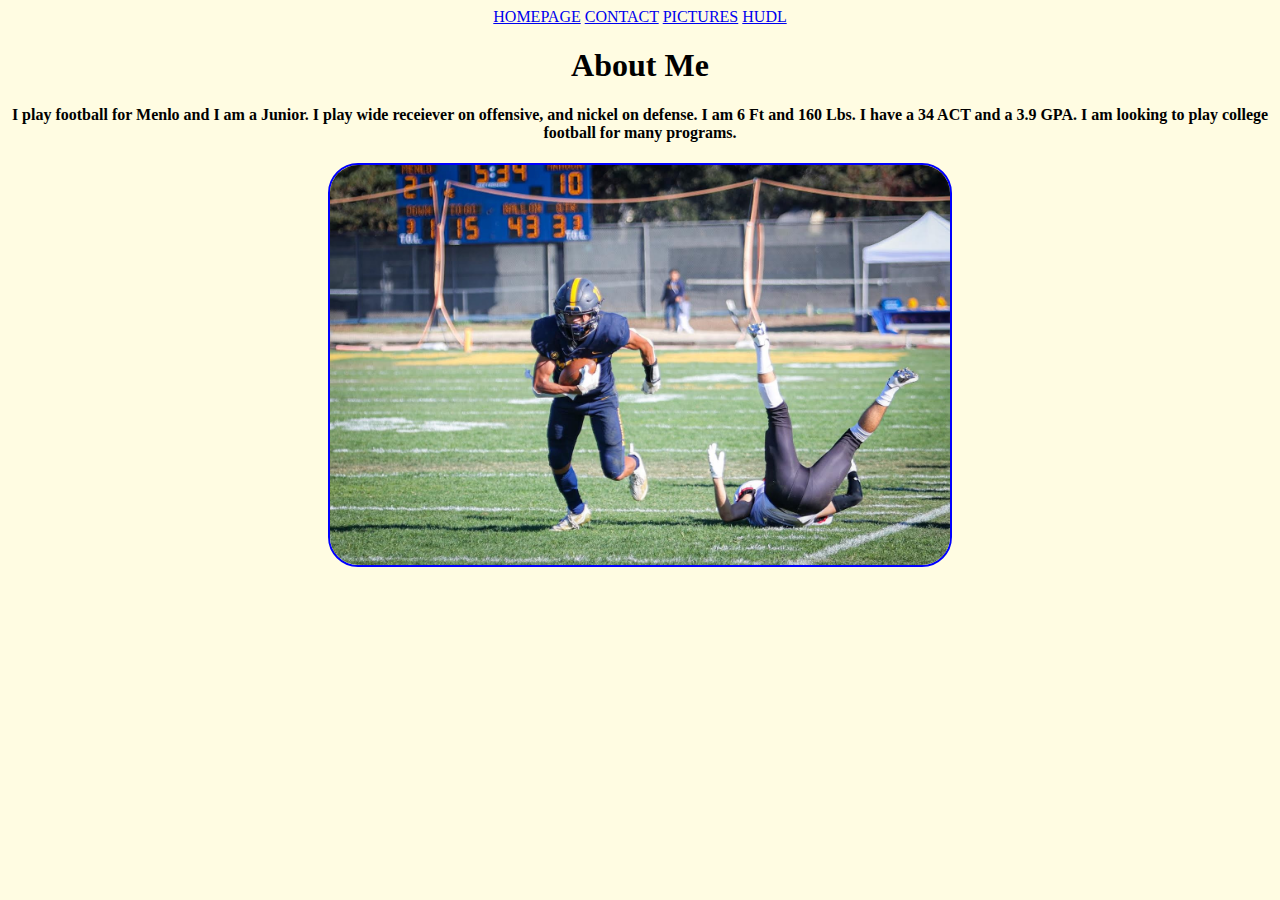
==== portfolio/aboutme.html @ 96c9188d "day two made new about me page" ====
<!DOCTYPE html>
<head>
    <title>
        About Me
    </title>
    <link rel="stylesheet" href="aboutme.css" type="text/css">
</head>
<body>
    <div class="container">
        <div class="header">
            <a href="index.html">HOMEPAGE</a>
            <a href="contact.html">CONTACT</a>
            <a href="pictures.html">PICTURES</a>
            <a href="https://www.hudl.com/profile/14642904/Brady-Jung/highlights">HUDL</a>
        </div>
    
    
        <div class="main">
            <h1>About Me</h1>
            <h4>I play football for Menlo and I am a Junior. I play wide receiever on offensive, and nickel on defense.
            I am 6 Ft and 160 Lbs. I have a 34 ACT and a 3.9 GPA. I am looking to play college football for many programs.</h4>
            <img src="IMG_1455.jpeg"> 
        </div>
    </div>
    
    
</body>
---- portfolio/aboutme.css ----
body {
    background-color: rgb(255, 252, 226)
}


.main img {
    width: 620px;
    height: 400px;
    border-radius: 30px;
    border: 2px solid blue;
}

.container{
    font-family: Impact;
    display: flex;
    justify-content: center;
    flex-direction:column;
    align-items: center;
}

.main {
    text-align: center;
}
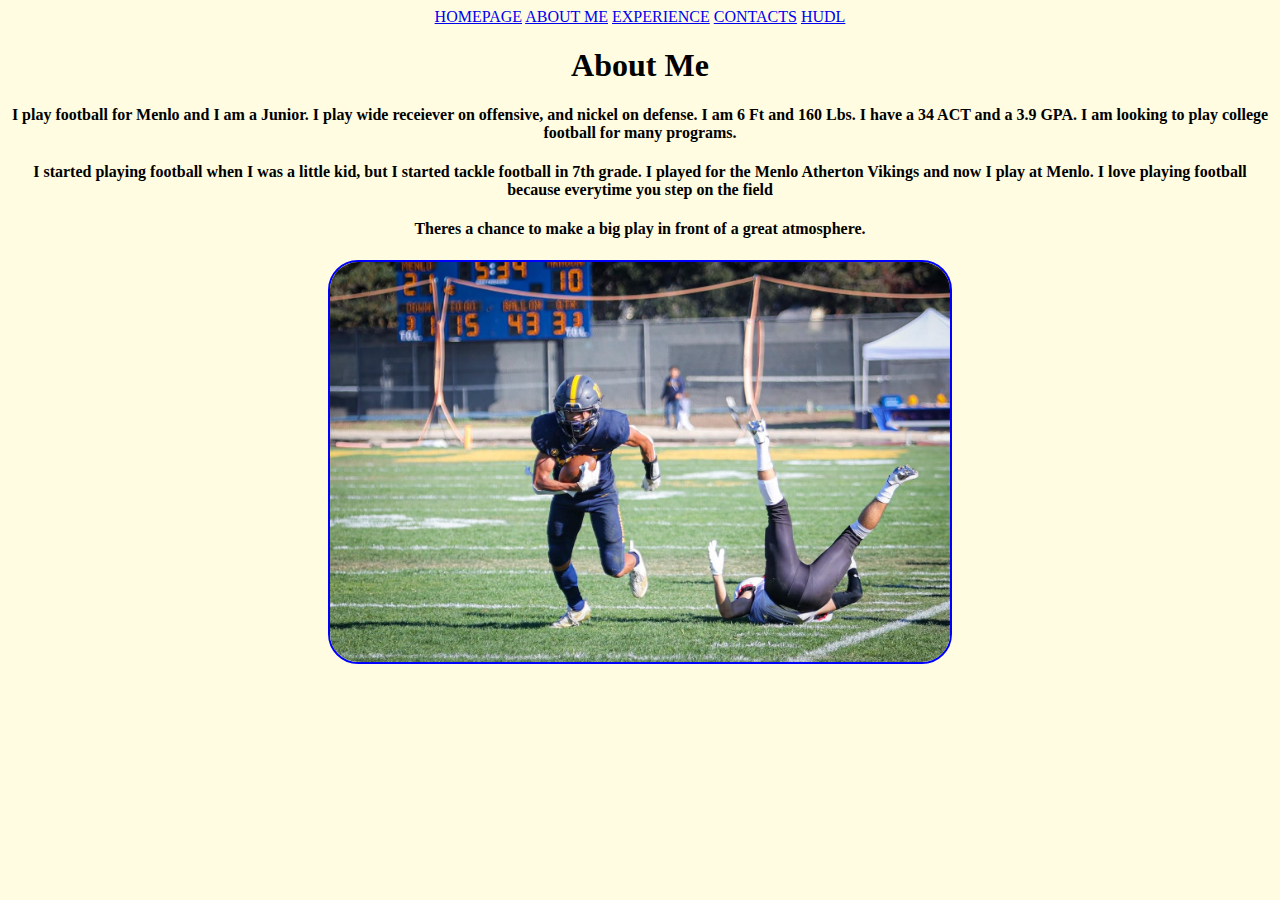
==== commit e8f67ac7: "Final Product" ====
--- a/portfolio/aboutme.html
+++ b/portfolio/aboutme.html
@@ -9,8 +9,9 @@
     <div class="container">
         <div class="header">
             <a href="index.html">HOMEPAGE</a>
-            <a href="contact.html">CONTACT</a>
-            <a href="pictures.html">PICTURES</a>
+            <a href="aboutme.html">ABOUT ME</a>
+            <a href="experience.html">EXPERIENCE</a>
+            <a href="contact.html">CONTACTS</a>
             <a href="https://www.hudl.com/profile/14642904/Brady-Jung/highlights">HUDL</a>
         </div>
     
@@ -19,6 +20,9 @@
             <h1>About Me</h1>
             <h4>I play football for Menlo and I am a Junior. I play wide receiever on offensive, and nickel on defense.
             I am 6 Ft and 160 Lbs. I have a 34 ACT and a 3.9 GPA. I am looking to play college football for many programs.</h4>
+            <h4>I started playing football when I was a little kid, but I started tackle football in 7th grade. I played for
+                the Menlo Atherton Vikings and now I play at Menlo. I love playing football because everytime you step on the field</h4>
+            <h4> Theres a chance to make a big play in front of a great atmosphere. </h4>
             <img src="IMG_1455.jpeg"> 
         </div>
     </div>
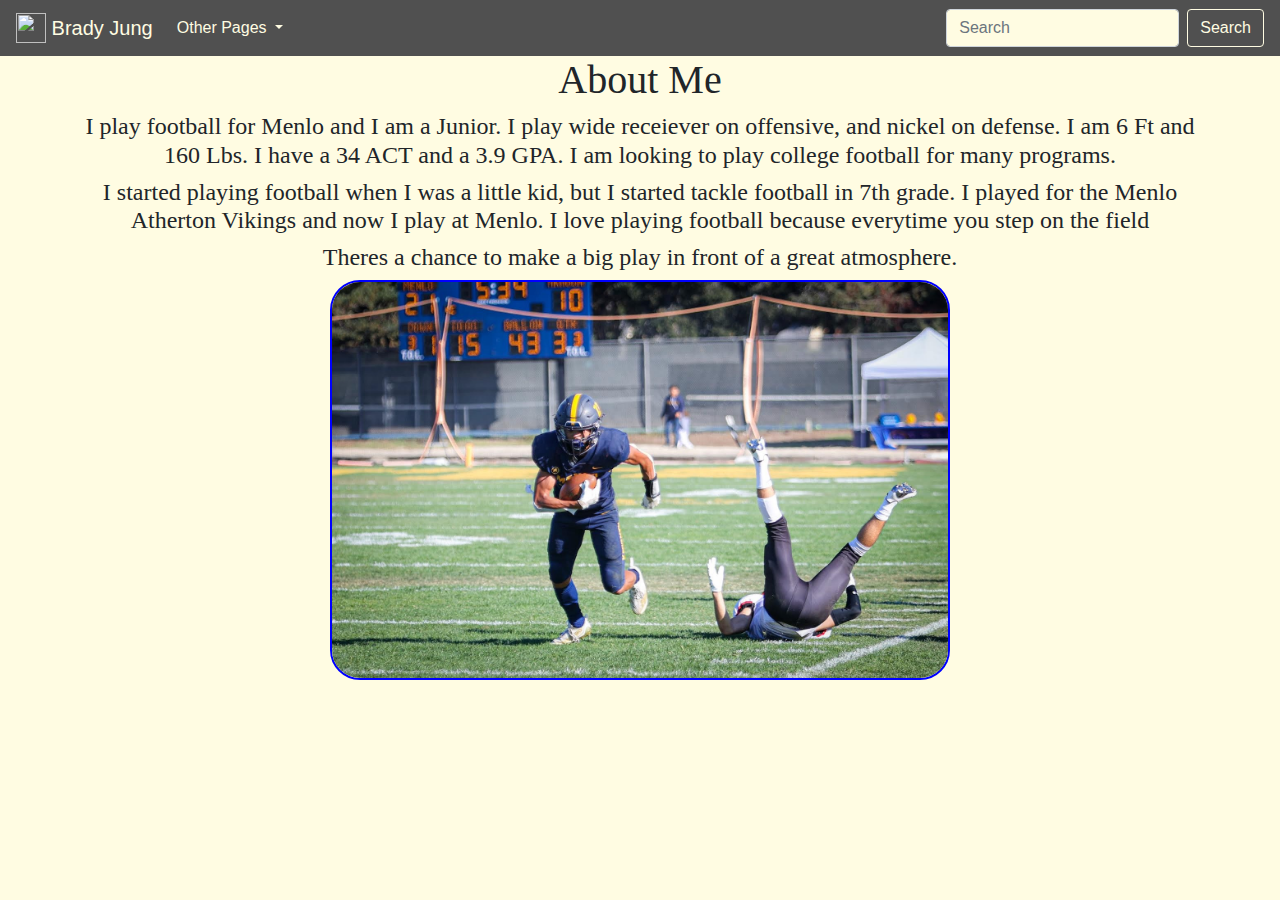
==== commit 483fc7a9: "Day 1 Portfolio 2 changes" ====
--- a/portfolio/aboutme.html
+++ b/portfolio/aboutme.html
@@ -3,19 +3,49 @@
     <title>
         About Me
     </title>
+    <!-- Required meta tags -->
+    <meta charset="utf-8">
+    <meta name="viewport" content="width=device-width, initial-scale=1, shrink-to-fit=no">
+
+    <!-- Bootstrap CSS -->
+    <link rel="stylesheet" href="https://cdn.jsdelivr.net/npm/bootstrap@4.3.1/dist/css/bootstrap.min.css" integrity="sha384-ggOyR0iXCbMQv3Xipma34MD+dH/1fQ784/j6cY/iJTQUOhcWr7x9JvoRxT2MZw1T" crossorigin="anonymous">
+    
+    <!-- Your Personal CSS BELOW this Line -->
     <link rel="stylesheet" href="aboutme.css" type="text/css">
 </head>
 <body>
+    <nav class="navbar navbar-expand-lg navbar-light">
+        <a class="navbar-brand">
+            <img src="https://www.menloschool.org/live/files/96-menlo2cv2jpg" width="30" height="30" class="d-inline-block align-top" alt="">
+            Brady Jung
+        </a>
+        <button class="navbar-toggler" type="button" data-toggle="collapse" data-target="#navbarSupportedContent" aria-controls="navbarSupportedContent" aria-expanded="false" aria-label="Toggle navigation">
+          <span class="navbar-toggler-icon"></span>
+        </button>
+      
+        <div class="collapse navbar-collapse" id="navbarSupportedContent">
+          <ul class="navbar-nav mr-auto">
+            <li class="nav-item dropdown">
+              <a class="nav-link dropdown-toggle" href="#" id="navbarDropdown" role="button" data-toggle="dropdown" aria-haspopup="true" aria-expanded="false">
+                Other Pages
+              </a>
+              <div class="dropdown-menu" aria-labelledby="navbarDropdown">
+                <a class="dropdown-item" href="index.html">Hero Page</a>
+                <a class="dropdown-item" href="aboutme.html">About Me</a>
+                <a class="dropdown-item" href="experience.html">Experiences</a>
+                <a class="dropdown-item" href="contact.html">Contact</a>
+                <a class="dropdown-item" href="https://www.hudl.com/profile/14642904/Brady-Jung/highlights">Hudl</a>
+              </div>
+            </li>
+          </ul>
+          <form class="form-inline my-2 my-lg-0">
+            <input class="form-control mr-sm-2" type="search" placeholder="Search" aria-label="Search">
+            <button class="btn btn-outline-success my-2 my-sm-0" type="submit">Search</button>
+          </form>
+        </div>
+      </nav>
+
     <div class="container">
-        <div class="header">
-            <a href="index.html">HOMEPAGE</a>
-            <a href="aboutme.html">ABOUT ME</a>
-            <a href="experience.html">EXPERIENCE</a>
-            <a href="contact.html">CONTACTS</a>
-            <a href="https://www.hudl.com/profile/14642904/Brady-Jung/highlights">HUDL</a>
-        </div>
-    
-    
         <div class="main">
             <h1>About Me</h1>
             <h4>I play football for Menlo and I am a Junior. I play wide receiever on offensive, and nickel on defense.
@@ -27,5 +57,8 @@
         </div>
     </div>
     
+    <script src="https://code.jquery.com/jquery-3.3.1.slim.min.js" integrity="sha384-q8i/X+965DzO0rT7abK41JStQIAqVgRVzpbzo5smXKp4YfRvH+8abtTE1Pi6jizo" crossorigin="anonymous"></script>
+    <script src="https://cdn.jsdelivr.net/npm/popper.js@1.14.7/dist/umd/popper.min.js" integrity="sha384-UO2eT0CpHqdSJQ6hJty5KVphtPhzWj9WO1clHTMGa3JDZwrnQq4sF86dIHNDz0W1" crossorigin="anonymous"></script>
+    <script src="https://cdn.jsdelivr.net/npm/bootstrap@4.3.1/dist/js/bootstrap.min.js" integrity="sha384-JjSmVgyd0p3pXB1rRibZUAYoIIy6OrQ6VrjIEaFf/nJGzIxFDsf4x0xIM+B07jRM" crossorigin="anonymous"></script>
     
 </body>--- a/portfolio/aboutme.css
+++ b/portfolio/aboutme.css
@@ -2,7 +2,23 @@
     background-color: rgb(255, 252, 226)
 }
 
+.navbar{
+    background-color:rgb(80, 80, 80);
+    color: rgb(255, 252, 226);
+}
 
+.navbar-light .navbar-nav .nav-link{
+    color:rgb(255, 252, 226);
+}
+
+.btn-outline-success{
+    color:rgb(255, 252, 226);
+    border-color:rgb(255, 252, 226);
+}
+
+.form-control{
+    background-color: rgb(255, 252, 226);
+}
 .main img {
     width: 620px;
     height: 400px;
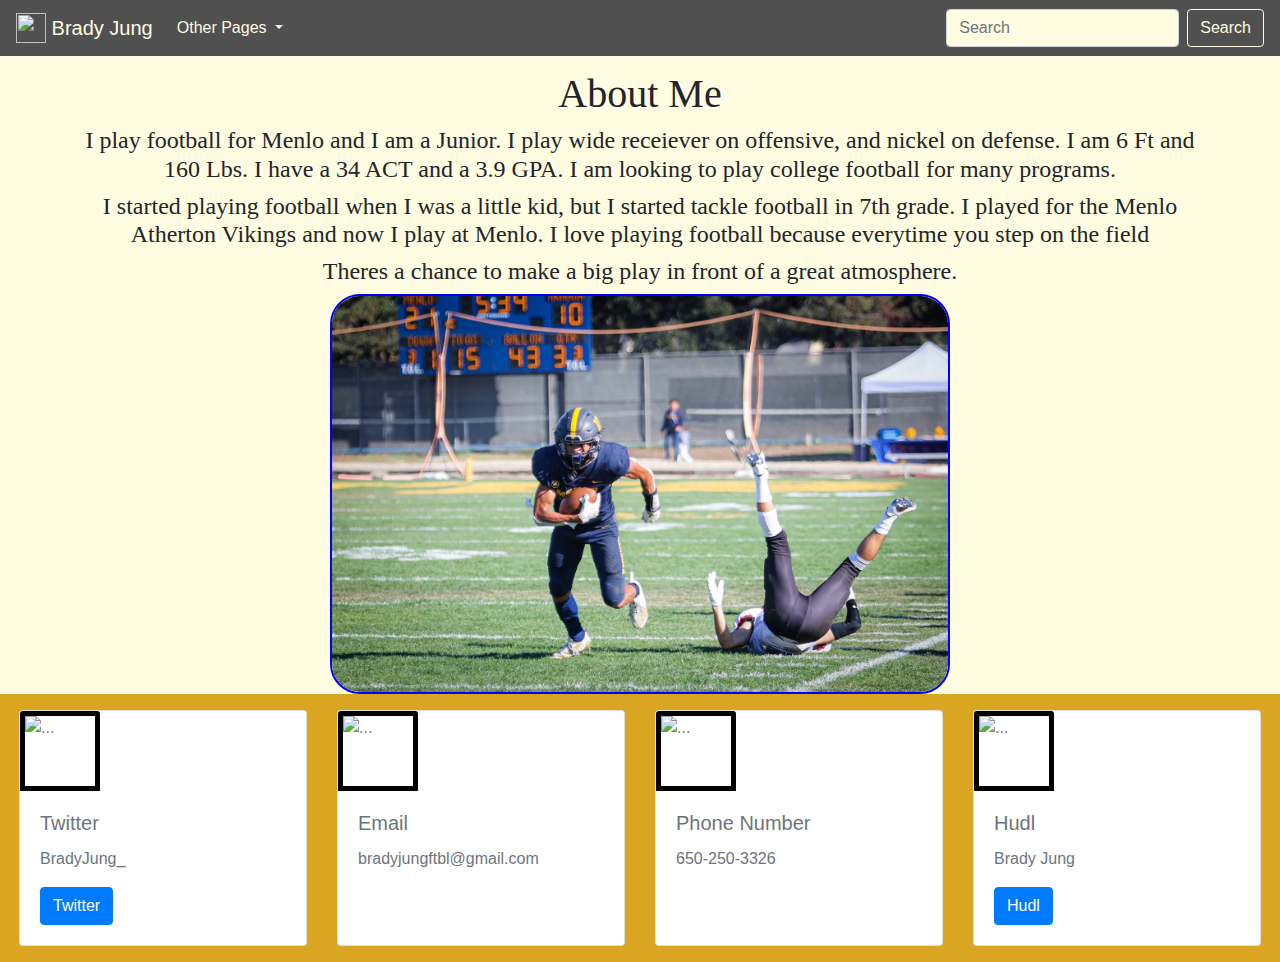
==== commit 49fddf8e: "Day 3 Changes navbar updates + contact footer" ====
--- a/portfolio/aboutme.html
+++ b/portfolio/aboutme.html
@@ -14,7 +14,7 @@
     <link rel="stylesheet" href="aboutme.css" type="text/css">
 </head>
 <body>
-    <nav class="navbar navbar-expand-lg navbar-light">
+    <nav class="navbar fixed-top navbar-expand-lg navbar-light">
         <a class="navbar-brand">
             <img src="https://www.menloschool.org/live/files/96-menlo2cv2jpg" width="30" height="30" class="d-inline-block align-top" alt="">
             Brady Jung
@@ -33,7 +33,6 @@
                 <a class="dropdown-item" href="index.html">Hero Page</a>
                 <a class="dropdown-item" href="aboutme.html">About Me</a>
                 <a class="dropdown-item" href="experience.html">Experiences</a>
-                <a class="dropdown-item" href="contact.html">Contact</a>
                 <a class="dropdown-item" href="https://www.hudl.com/profile/14642904/Brady-Jung/highlights">Hudl</a>
               </div>
             </li>
@@ -56,6 +55,45 @@
             <img src="IMG_1455.jpeg"> 
         </div>
     </div>
+
+    <footer class="footer mt-auto py-3">
+      <div class="footer">
+        <span class="text-muted">
+          <div class="card-deck">
+            <div class="card">
+              <img src="https://cdn-icons-png.flaticon.com/512/124/124021.png" class="card-img-top" alt="...">
+              <div class="card-body">
+                <h5 class="card-title">Twitter</h5>
+                <p class="card-text">BradyJung_</p>
+                <a href="https://twitter.com/BradyJung_" class="btn btn-primary">Twitter</a>
+              </div>
+            </div>
+            <div class="card">
+              <img src="https://cdn-icons-png.flaticon.com/512/4812/4812397.png" class="card-img-top" alt="...">
+              <div class="card-body">
+                <h5 class="card-title">Email</h5>
+                <p class="card-text">bradyjungftbl@gmail.com</p>
+              </div>
+            </div>
+            <div class="card">
+              <img src="https://cdn0.iconfinder.com/data/icons/basic-uses-symbol-vol-1/100/Call_Phone_Cell_Ring_Pick_up-512.png" class="card-img-top" alt="...">
+              <div class="card-body">
+                <h5 class="card-title">Phone Number</h5>
+                <p class="card-text">650-250-3326</p>
+              </div>
+            </div>
+            <div class="card">
+              <img src="https://play-lh.googleusercontent.com/RXPmTeGSbN8vU5Cp-Pp4nhVvIwmL-_n3QPgEw4JZ_nMU32yliGFP7v-A6iolE8qhFA" class="card-img-top" alt="...">
+              <div class="card-body">
+                <h5 class="card-title">Hudl</h5>
+                <p class="card-text">Brady Jung</p>
+                <a href="https://www.hudl.com/profile/14642904/Brady-Jung/highlights" class="btn btn-primary">Hudl</a>
+              </div>
+            </div>
+          </div>
+        </span>
+      </div>
+    </footer>
     
     <script src="https://code.jquery.com/jquery-3.3.1.slim.min.js" integrity="sha384-q8i/X+965DzO0rT7abK41JStQIAqVgRVzpbzo5smXKp4YfRvH+8abtTE1Pi6jizo" crossorigin="anonymous"></script>
     <script src="https://cdn.jsdelivr.net/npm/popper.js@1.14.7/dist/umd/popper.min.js" integrity="sha384-UO2eT0CpHqdSJQ6hJty5KVphtPhzWj9WO1clHTMGa3JDZwrnQq4sF86dIHNDz0W1" crossorigin="anonymous"></script>
--- a/portfolio/aboutme.css
+++ b/portfolio/aboutme.css
@@ -16,6 +16,24 @@
     border-color:rgb(255, 252, 226);
 }
 
+.footer{
+    display: flex;
+    justify-content: center;
+    flex-direction:column;
+    align-items: center;
+    background-color: goldenrod;
+}
+
+.footer .card {
+    width: 18rem;
+}
+
+.footer img {
+    height:80px;
+    width:80px;
+    border: 5px solid black;
+}
+
 .form-control{
     background-color: rgb(255, 252, 226);
 }
@@ -27,6 +45,7 @@
 }
 
 .container{
+    padding-top: 70px;
     font-family: Impact;
     display: flex;
     justify-content: center;
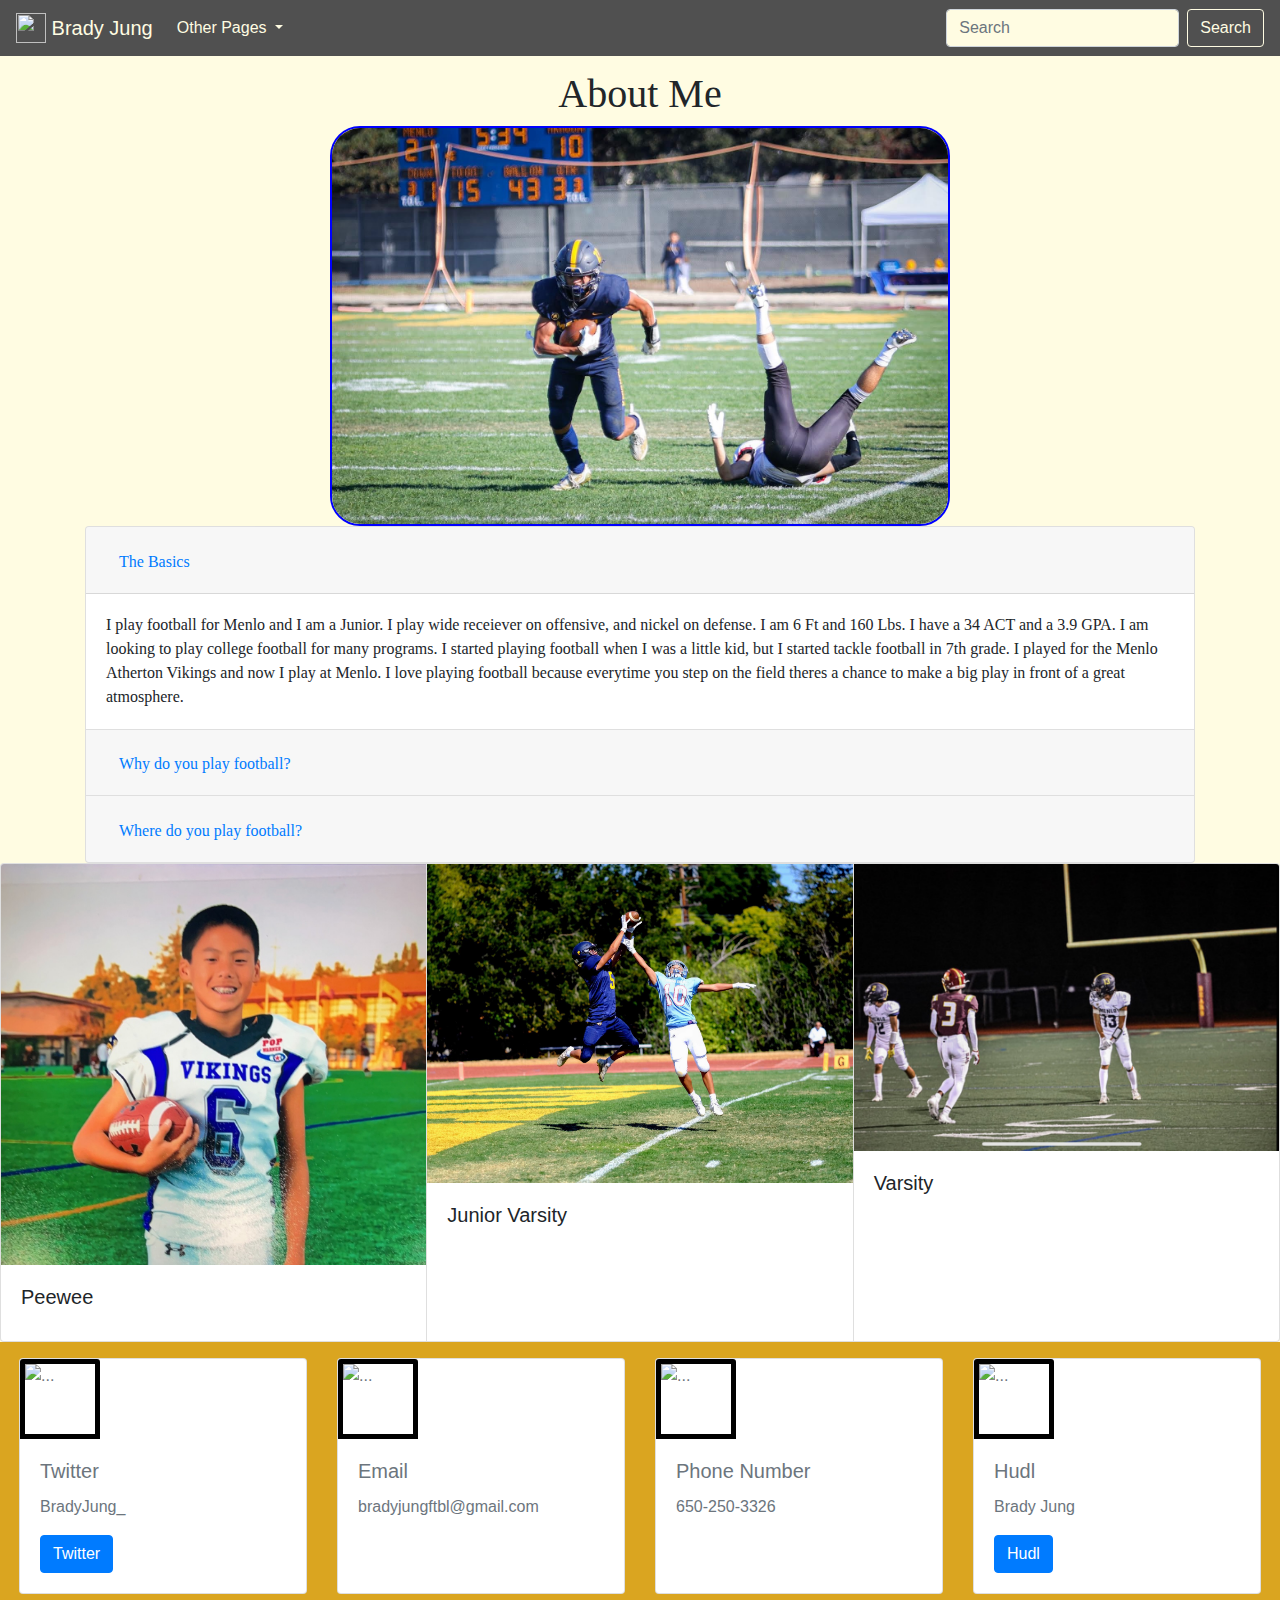
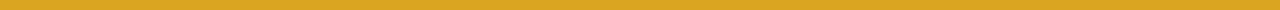
==== commit 5407d0ed: "Almost Final Revision" ====
--- a/portfolio/aboutme.html
+++ b/portfolio/aboutme.html
@@ -47,14 +47,79 @@
     <div class="container">
         <div class="main">
             <h1>About Me</h1>
-            <h4>I play football for Menlo and I am a Junior. I play wide receiever on offensive, and nickel on defense.
-            I am 6 Ft and 160 Lbs. I have a 34 ACT and a 3.9 GPA. I am looking to play college football for many programs.</h4>
-            <h4>I started playing football when I was a little kid, but I started tackle football in 7th grade. I played for
-                the Menlo Atherton Vikings and now I play at Menlo. I love playing football because everytime you step on the field</h4>
-            <h4> Theres a chance to make a big play in front of a great atmosphere. </h4>
             <img src="IMG_1455.jpeg"> 
         </div>
+        <div class="accordion" id="accordionExample">
+          <div class="card">
+            <div class="card-header" id="headingOne">
+              <h2 class="mb-0">
+                <button class="btn btn-link" type="button" data-toggle="collapse" data-target="#collapseOne" aria-expanded="true" aria-controls="collapseOne">
+                  The Basics
+                </button>
+              </h2>
+            </div>
+            <div id="collapseOne" class="collapse show" aria-labelledby="headingOne" data-parent="#accordionExample">
+              <div class="card-body">
+                I play football for Menlo and I am a Junior. I play wide receiever on offensive, and nickel on defense.
+                I am 6 Ft and 160 Lbs. I have a 34 ACT and a 3.9 GPA. I am looking to play college football for many programs.
+                I started playing football when I was a little kid, but I started tackle football in 7th grade. I played for
+                the Menlo Atherton Vikings and now I play at Menlo. I love playing football because everytime you step on the field
+                theres a chance to make a big play in front of a great atmosphere.
+              </div>
+            </div>
+          </div>
+          <div class="card">
+            <div class="card-header" id="headingTwo">
+              <h2 class="mb-0">
+                <button class="btn btn-link collapsed" type="button" data-toggle="collapse" data-target="#collapseTwo" aria-expanded="false" aria-controls="collapseTwo">
+                  Why do you play football?
+                </button>
+              </h2>
+            </div>
+            <div id="collapseTwo" class="collapse" aria-labelledby="headingTwo" data-parent="#accordionExample">
+              <div class="card-body">
+                I play football because I believe that it is extremely fun and competitive. I love playing with my friends and our team is extremely close. When I play football all of my other worries go away and I can just focus on the game at hand. 
+              </div>
+            </div>
+          </div>
+          <div class="card">
+            <div class="card-header" id="headingThree">
+              <h2 class="mb-0">
+                <button class="btn btn-link collapsed" type="button" data-toggle="collapse" data-target="#collapseThree" aria-expanded="false" aria-controls="collapseThree">
+                  Where do you play football?
+                </button>
+              </h2>
+            </div>
+            <div id="collapseThree" class="collapse" aria-labelledby="headingThree" data-parent="#accordionExample">
+              <div class="card-body">
+                I've played at Menlo High School since 2020, and I played peewee football for the Menlo Atherton Vikings in 2017. 
+              </div>
+            </div>
+          </div>
+        </div>
     </div>
+
+    <div class="card-group">
+      <div class="card">
+        <img src="IMG_8768.jpeg" class="card-img-top" alt="...">
+        <div class="card-body">
+          <h5 class="card-title">Peewee</h5>
+        </div>
+      </div>
+      <div class="card">
+        <img src="IMG_7704.jpeg" class="card-img-top" alt="...">
+        <div class="card-body">
+          <h5 class="card-title">Junior Varsity</h5>
+        </div>
+      </div>
+      <div class="card">
+        <img src="IMG_1557.jpeg" class="card-img-top" alt="...">
+        <div class="card-body">
+          <h5 class="card-title">Varsity</h5>
+        </div>
+      </div>
+    </div>
+    
 
     <footer class="footer mt-auto py-3">
       <div class="footer">
--- a/portfolio/aboutme.css
+++ b/portfolio/aboutme.css
@@ -45,6 +45,7 @@
 }
 
 .container{
+    background-color: rgb(255, 252, 226);
     padding-top: 70px;
     font-family: Impact;
     display: flex;
@@ -55,4 +56,5 @@
 
 .main {
     text-align: center;
-}+}
+
